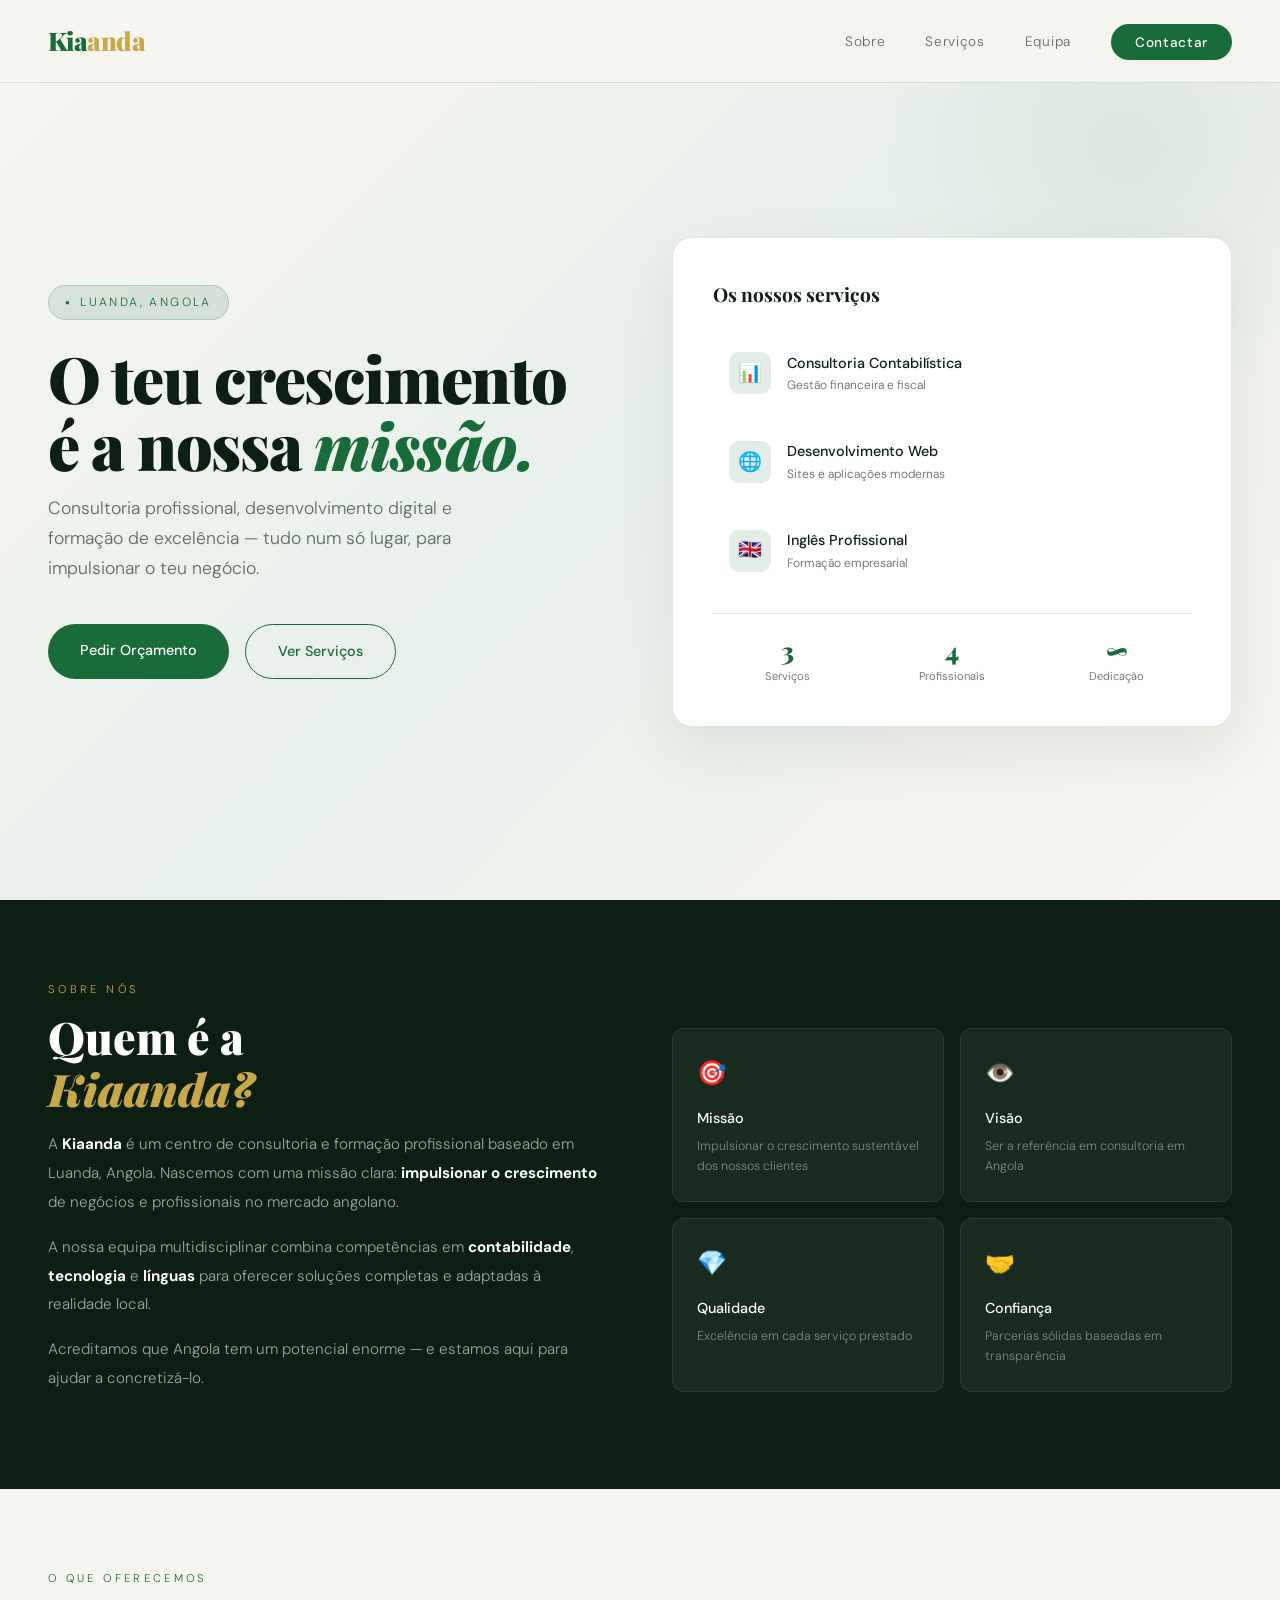
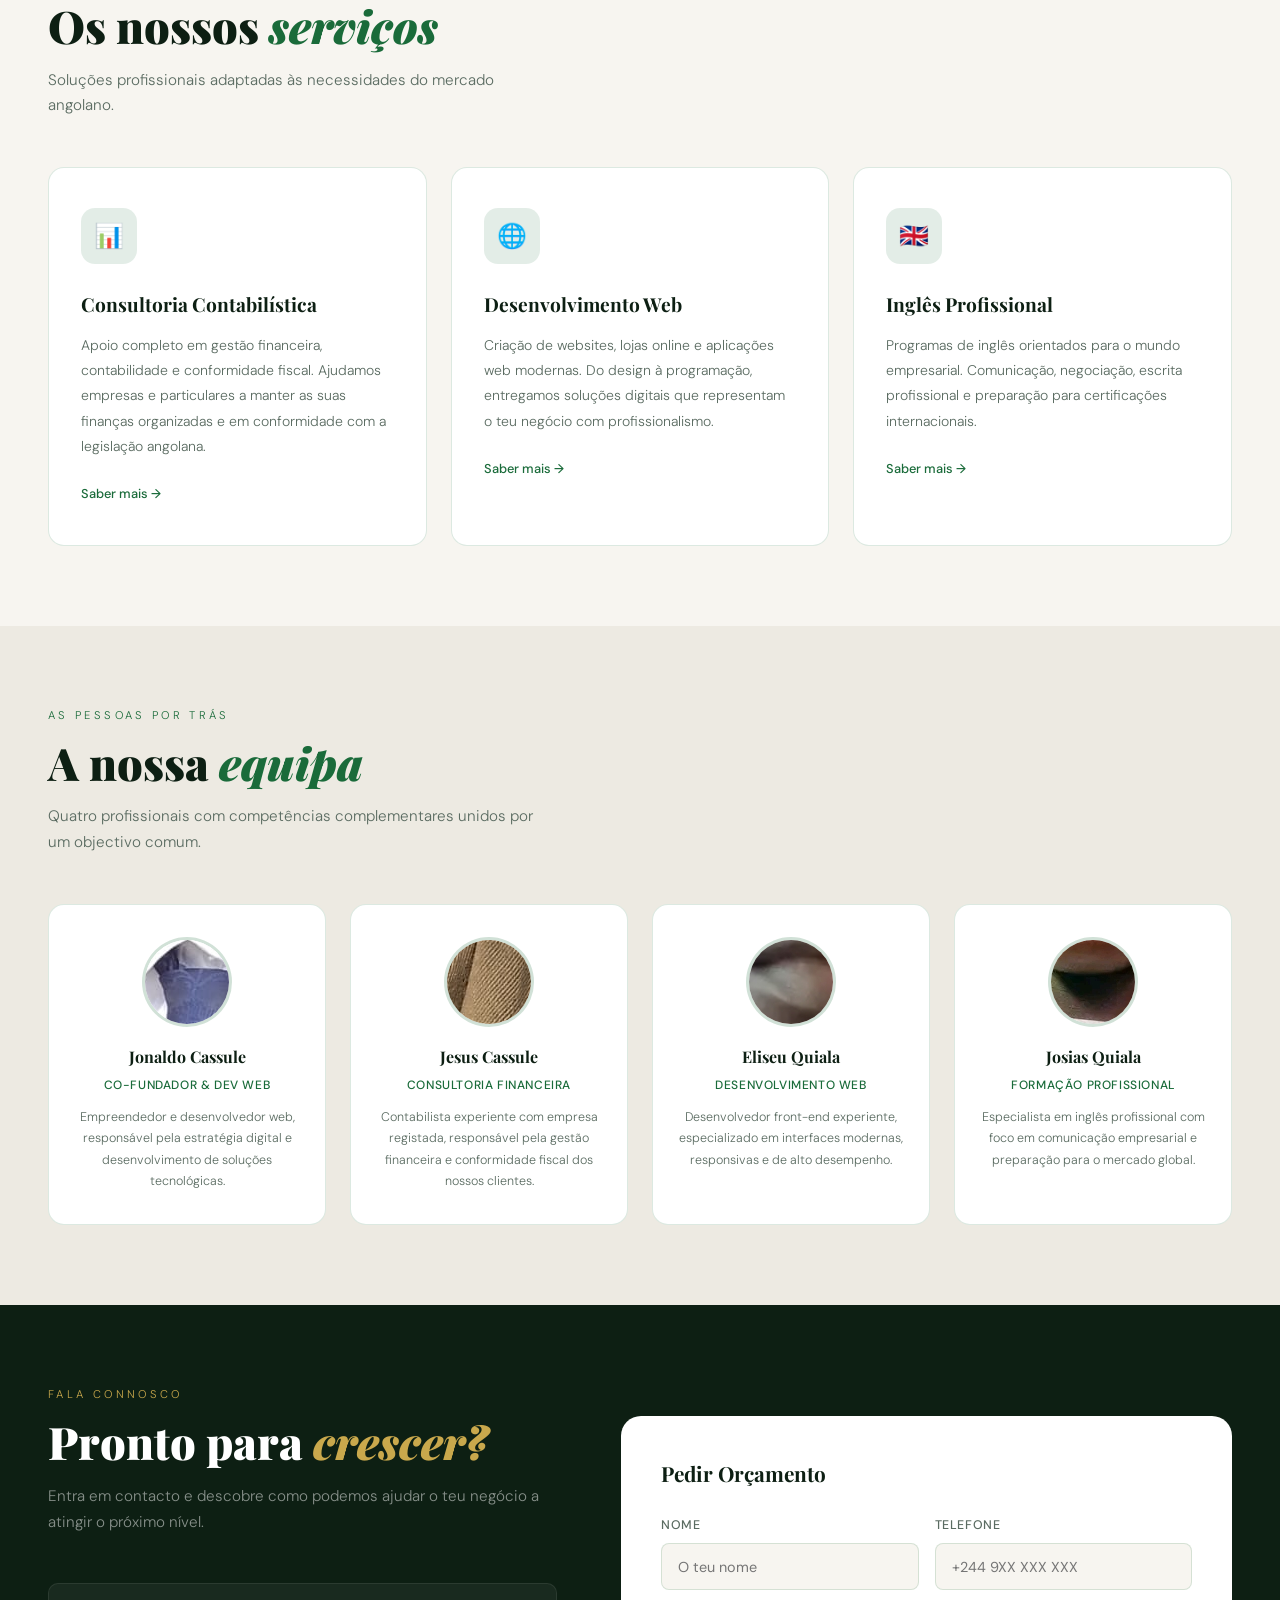
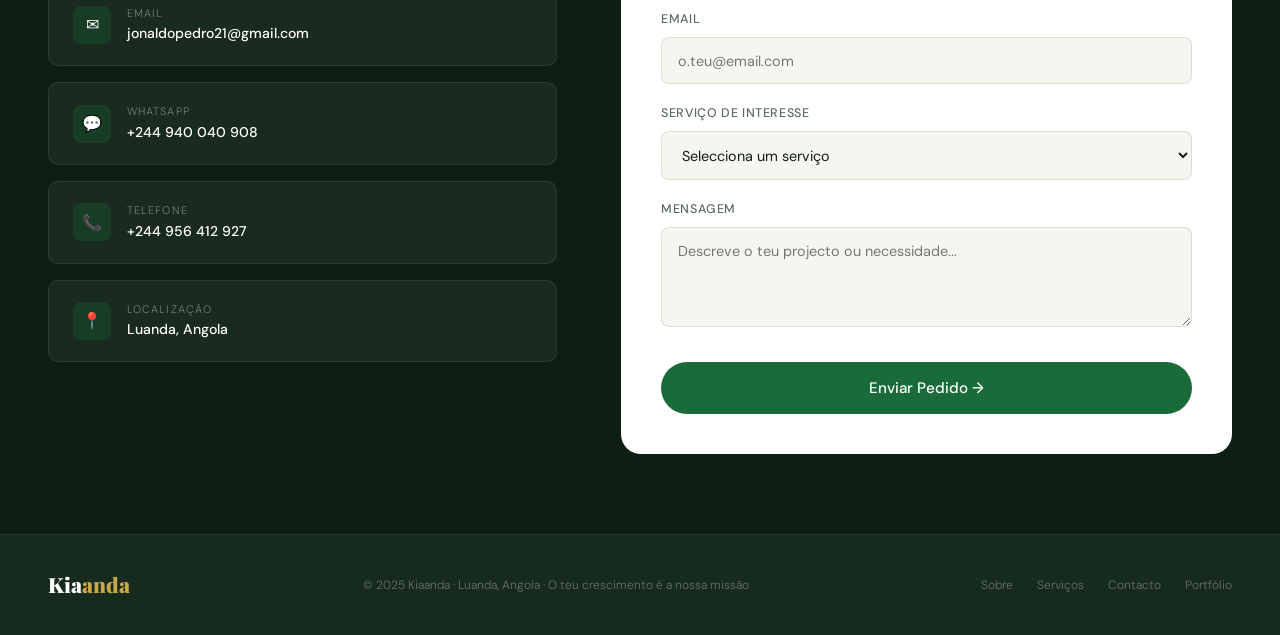
==== kiaanda.html @ b155b39b "Add files via upload" ====
<!DOCTYPE html>
<html lang="pt">
<head>
  <meta charset="UTF-8" />
  <meta name="viewport" content="width=device-width, initial-scale=1.0" />
  <title>Kiaanda — O teu crescimento é a nossa missão</title>
  <link href="https://fonts.googleapis.com/css2?family=Playfair+Display:ital,wght@0,400;0,700;0,900;1,400;1,700&family=DM+Sans:wght@300;400;500&display=swap" rel="stylesheet" />
  <style>
    :root {
      --green: #1a6b3a;
      --green-light: #2d9b57;
      --green-dim: rgba(26,107,58,0.12);
      --gold: #C9A84C;
      --gold-dim: rgba(201,168,76,0.15);
      --bg: #f7f5f0;
      --bg2: #edeae2;
      --dark: #0d1f13;
      --dark2: #162a1d;
      --text: #0d1f13;
      --text-muted: #5a6b61;
      --border: rgba(26,107,58,0.15);
      --white: #ffffff;
    }

    *, *::before, *::after { box-sizing: border-box; margin: 0; padding: 0; }
    html { scroll-behavior: smooth; }

    body {
      background: var(--bg);
      color: var(--text);
      font-family: 'DM Sans', sans-serif;
      font-weight: 300;
      line-height: 1.7;
      overflow-x: hidden;
    }

    /* ── NAVBAR ── */
    nav {
      position: fixed;
      top: 0; left: 0; right: 0;
      z-index: 100;
      display: flex;
      justify-content: space-between;
      align-items: center;
      padding: 1.2rem 3rem;
      background: rgba(247,245,240,0.92);
      backdrop-filter: blur(12px);
      border-bottom: 1px solid var(--border);
    }

    .nav-logo {
      font-family: 'Playfair Display', serif;
      font-size: 1.6rem;
      font-weight: 900;
      color: var(--green);
      letter-spacing: -0.02em;
    }

    .nav-logo span { color: var(--gold); }

    .nav-links {
      display: flex;
      gap: 2.5rem;
      list-style: none;
      align-items: center;
    }

    .nav-links a {
      color: var(--text-muted);
      text-decoration: none;
      font-size: 0.85rem;
      letter-spacing: 0.05em;
      transition: color 0.3s;
    }

    .nav-links a:hover { color: var(--green); }

    .nav-cta {
      background: var(--green) !important;
      color: white !important;
      padding: 0.6rem 1.5rem;
      border-radius: 100px;
      font-weight: 500 !important;
    }

    .nav-cta:hover { background: var(--green-light) !important; }

    /* ── HERO ── */
    #hero {
      min-height: 100vh;
      display: grid;
      grid-template-columns: 1fr 1fr;
      align-items: center;
      padding: 8rem 3rem 4rem;
      position: relative;
      overflow: hidden;
      gap: 4rem;
    }

    .hero-bg {
      position: absolute;
      inset: 0;
      background: linear-gradient(135deg, #f7f5f0 0%, #e8f0eb 50%, #f7f5f0 100%);
      z-index: 0;
    }

    .hero-circle {
      position: absolute;
      width: 500px; height: 500px;
      border-radius: 50%;
      background: radial-gradient(circle, rgba(26,107,58,0.08) 0%, transparent 70%);
      top: -100px; right: -100px;
      z-index: 0;
    }

    .hero-left { position: relative; z-index: 1; }

    .hero-badge {
      display: inline-flex;
      align-items: center;
      gap: 0.5rem;
      font-size: 0.75rem;
      letter-spacing: 0.2em;
      text-transform: uppercase;
      color: var(--green);
      background: var(--green-dim);
      border: 1px solid rgba(26,107,58,0.2);
      padding: 0.4rem 1rem;
      border-radius: 100px;
      margin-bottom: 1.5rem;
      animation: fadeUp 0.8s ease both;
    }

    .hero-badge::before { content: '●'; font-size: 0.5rem; }

    .hero-title {
      font-family: 'Playfair Display', serif;
      font-size: clamp(2.8rem, 5vw, 4.5rem);
      font-weight: 900;
      line-height: 1.05;
      letter-spacing: -0.02em;
      margin-bottom: 1rem;
      animation: fadeUp 0.9s 0.1s ease both;
    }

    .hero-title em {
      font-style: italic;
      color: var(--green);
    }

    .hero-sub {
      font-size: 1.1rem;
      color: var(--text-muted);
      margin-bottom: 2.5rem;
      max-width: 460px;
      animation: fadeUp 1s 0.2s ease both;
    }

    .hero-btns {
      display: flex;
      gap: 1rem;
      flex-wrap: wrap;
      animation: fadeUp 1.1s 0.3s ease both;
    }

    .btn-green {
      background: var(--green);
      color: white;
      padding: 0.9rem 2rem;
      border-radius: 100px;
      text-decoration: none;
      font-size: 0.9rem;
      font-weight: 500;
      transition: all 0.3s;
    }

    .btn-green:hover {
      background: var(--green-light);
      transform: translateY(-2px);
      box-shadow: 0 8px 24px rgba(26,107,58,0.3);
    }

    .btn-outline-green {
      border: 1.5px solid var(--green);
      color: var(--green);
      padding: 0.9rem 2rem;
      border-radius: 100px;
      text-decoration: none;
      font-size: 0.9rem;
      font-weight: 500;
      transition: all 0.3s;
    }

    .btn-outline-green:hover {
      background: var(--green-dim);
      transform: translateY(-2px);
    }

    .hero-right {
      position: relative;
      z-index: 1;
      animation: fadeUp 1s 0.2s ease both;
    }

    .hero-card {
      background: white;
      border-radius: 20px;
      padding: 2.5rem;
      box-shadow: 0 20px 60px rgba(0,0,0,0.08);
      border: 1px solid var(--border);
    }

    .hero-card-title {
      font-family: 'Playfair Display', serif;
      font-size: 1.2rem;
      font-weight: 700;
      margin-bottom: 1.5rem;
      color: var(--dark);
    }

    .service-item {
      display: flex;
      align-items: center;
      gap: 1rem;
      padding: 1rem;
      border-radius: 10px;
      margin-bottom: 0.75rem;
      transition: background 0.3s;
      cursor: default;
    }

    .service-item:hover { background: var(--green-dim); }

    .service-icon {
      width: 42px; height: 42px;
      background: var(--green-dim);
      border-radius: 10px;
      display: flex;
      align-items: center;
      justify-content: center;
      font-size: 1.2rem;
      flex-shrink: 0;
    }

    .service-name {
      font-weight: 500;
      font-size: 0.9rem;
      color: var(--dark);
    }

    .service-desc-small {
      font-size: 0.75rem;
      color: var(--text-muted);
    }

    .hero-stats {
      display: grid;
      grid-template-columns: repeat(3, 1fr);
      gap: 1rem;
      margin-top: 1.5rem;
      padding-top: 1.5rem;
      border-top: 1px solid var(--border);
    }

    .stat {
      text-align: center;
    }

    .stat-num {
      font-family: 'Playfair Display', serif;
      font-size: 1.6rem;
      font-weight: 900;
      color: var(--green);
      line-height: 1;
    }

    .stat-label {
      font-size: 0.7rem;
      color: var(--text-muted);
      margin-top: 0.2rem;
    }

    /* ── SECTION BASE ── */
    section { padding: 5rem 3rem; }

    .section-label {
      font-size: 0.7rem;
      letter-spacing: 0.3em;
      text-transform: uppercase;
      color: var(--green);
      margin-bottom: 0.75rem;
    }

    .section-title {
      font-family: 'Playfair Display', serif;
      font-size: clamp(2rem, 3.5vw, 2.8rem);
      font-weight: 900;
      line-height: 1.15;
      margin-bottom: 1rem;
    }

    .section-sub {
      color: var(--text-muted);
      font-size: 0.95rem;
      max-width: 500px;
      margin-bottom: 3rem;
    }

    /* ── SOBRE ── */
    #sobre {
      background: var(--dark);
      color: white;
    }

    #sobre .section-label { color: var(--gold); }
    #sobre .section-title { color: white; }
    #sobre .section-sub { color: rgba(255,255,255,0.5); }

    .sobre-grid {
      display: grid;
      grid-template-columns: 1fr 1fr;
      gap: 4rem;
      align-items: center;
    }

    .sobre-text p {
      color: rgba(255,255,255,0.6);
      margin-bottom: 1rem;
      font-size: 0.95rem;
      line-height: 1.9;
    }

    .sobre-text p strong { color: white; }

    .sobre-values {
      display: grid;
      grid-template-columns: 1fr 1fr;
      gap: 1rem;
    }

    .value-card {
      background: rgba(255,255,255,0.05);
      border: 1px solid rgba(255,255,255,0.08);
      border-radius: 12px;
      padding: 1.5rem;
      transition: all 0.3s;
    }

    .value-card:hover {
      background: rgba(26,107,58,0.2);
      border-color: rgba(26,107,58,0.4);
    }

    .value-icon { font-size: 1.5rem; margin-bottom: 0.75rem; }

    .value-title {
      font-weight: 500;
      font-size: 0.9rem;
      color: white;
      margin-bottom: 0.4rem;
    }

    .value-desc {
      font-size: 0.78rem;
      color: rgba(255,255,255,0.45);
      line-height: 1.6;
    }

    /* ── SERVIÇOS ── */
    #servicos { background: var(--bg); }

    .servicos-grid {
      display: grid;
      grid-template-columns: repeat(3, 1fr);
      gap: 1.5rem;
    }

    .servico-card {
      background: white;
      border: 1px solid var(--border);
      border-radius: 16px;
      padding: 2.5rem 2rem;
      transition: all 0.3s;
      position: relative;
      overflow: hidden;
    }

    .servico-card::before {
      content: '';
      position: absolute;
      top: 0; left: 0; right: 0;
      height: 3px;
      background: linear-gradient(90deg, var(--green), var(--green-light));
      transform: scaleX(0);
      transform-origin: left;
      transition: transform 0.4s;
    }

    .servico-card:hover::before { transform: scaleX(1); }

    .servico-card:hover {
      transform: translateY(-5px);
      box-shadow: 0 20px 40px rgba(26,107,58,0.1);
      border-color: rgba(26,107,58,0.3);
    }

    .servico-icon {
      width: 56px; height: 56px;
      background: var(--green-dim);
      border-radius: 14px;
      display: flex;
      align-items: center;
      justify-content: center;
      font-size: 1.5rem;
      margin-bottom: 1.5rem;
    }

    .servico-title {
      font-family: 'Playfair Display', serif;
      font-size: 1.2rem;
      font-weight: 700;
      margin-bottom: 0.75rem;
      color: var(--dark);
    }

    .servico-desc {
      font-size: 0.875rem;
      color: var(--text-muted);
      line-height: 1.8;
      margin-bottom: 1.5rem;
    }

    .servico-link {
      font-size: 0.8rem;
      color: var(--green);
      font-weight: 500;
      text-decoration: none;
      display: flex;
      align-items: center;
      gap: 0.4rem;
      transition: gap 0.3s;
    }

    .servico-link:hover { gap: 0.8rem; }

    /* ── EQUIPA ── */
    #equipa { background: var(--bg2); }

    .equipa-grid {
      display: grid;
      grid-template-columns: repeat(4, 1fr);
      gap: 1.5rem;
    }

    .membro-card {
      background: white;
      border-radius: 16px;
      padding: 2rem 1.5rem;
      text-align: center;
      border: 1px solid var(--border);
      transition: all 0.3s;
    }

    .membro-card:hover {
      transform: translateY(-4px);
      box-shadow: 0 16px 40px rgba(0,0,0,0.08);
    }

    .membro-avatar {
      width: 90px; height: 90px;
      border-radius: 50%;
      background: linear-gradient(135deg, var(--green), var(--green-light));
      display: flex;
      align-items: center;
      justify-content: center;
      font-family: 'Playfair Display', serif;
      font-size: 1.4rem;
      font-weight: 700;
      color: white;
      margin: 0 auto 1rem;
      overflow: hidden;
      border: 3px solid rgba(26,107,58,0.2);
    }

    .membro-name {
      font-family: 'Playfair Display', serif;
      font-size: 1rem;
      font-weight: 700;
      margin-bottom: 0.3rem;
    }

    .membro-role {
      font-size: 0.75rem;
      color: var(--green);
      font-weight: 500;
      letter-spacing: 0.05em;
      text-transform: uppercase;
      margin-bottom: 0.75rem;
    }

    .membro-desc {
      font-size: 0.78rem;
      color: var(--text-muted);
      line-height: 1.7;
    }

    /* ── CONTACTO ── */
    #contacto { background: var(--dark); }

    #contacto .section-label { color: var(--gold); }
    #contacto .section-title { color: white; }
    #contacto .section-sub { color: rgba(255,255,255,0.5); }

    .contacto-grid {
      display: grid;
      grid-template-columns: 1fr 1.2fr;
      gap: 4rem;
      align-items: start;
    }

    .contacto-info { color: white; }

    .contacto-item {
      display: flex;
      align-items: center;
      gap: 1rem;
      padding: 1.2rem 1.5rem;
      background: rgba(255,255,255,0.05);
      border: 1px solid rgba(255,255,255,0.08);
      border-radius: 10px;
      margin-bottom: 1rem;
      text-decoration: none;
      color: white;
      transition: all 0.3s;
    }

    .contacto-item:hover {
      background: rgba(26,107,58,0.2);
      border-color: rgba(26,107,58,0.4);
      transform: translateX(5px);
    }

    .contacto-icon {
      width: 38px; height: 38px;
      background: rgba(26,107,58,0.3);
      border-radius: 8px;
      display: flex;
      align-items: center;
      justify-content: center;
      font-size: 1rem;
      flex-shrink: 0;
    }

    .contacto-label {
      font-size: 0.68rem;
      color: rgba(255,255,255,0.4);
      letter-spacing: 0.1em;
      text-transform: uppercase;
    }

    .contacto-value { font-size: 0.88rem; font-weight: 500; }

    /* ── FORM ── */
    .form-card {
      background: white;
      border-radius: 20px;
      padding: 2.5rem;
    }

    .form-title {
      font-family: 'Playfair Display', serif;
      font-size: 1.3rem;
      font-weight: 700;
      margin-bottom: 1.5rem;
      color: var(--dark);
    }

    .form-group {
      margin-bottom: 1.2rem;
    }

    .form-group label {
      display: block;
      font-size: 0.78rem;
      font-weight: 500;
      color: var(--text-muted);
      letter-spacing: 0.05em;
      margin-bottom: 0.4rem;
      text-transform: uppercase;
    }

    .form-group input,
    .form-group select,
    .form-group textarea {
      width: 100%;
      padding: 0.85rem 1rem;
      border: 1.5px solid var(--border);
      border-radius: 8px;
      font-family: 'DM Sans', sans-serif;
      font-size: 0.9rem;
      color: var(--dark);
      background: var(--bg);
      transition: border-color 0.3s;
      outline: none;
    }

    .form-group input:focus,
    .form-group select:focus,
    .form-group textarea:focus {
      border-color: var(--green);
      background: white;
    }

    .form-group textarea { resize: vertical; min-height: 100px; }

    .form-row {
      display: grid;
      grid-template-columns: 1fr 1fr;
      gap: 1rem;
    }

    .btn-submit {
      width: 100%;
      background: var(--green);
      color: white;
      padding: 1rem;
      border: none;
      border-radius: 100px;
      font-family: 'DM Sans', sans-serif;
      font-size: 0.95rem;
      font-weight: 500;
      cursor: pointer;
      transition: all 0.3s;
      margin-top: 0.5rem;
    }

    .btn-submit:hover {
      background: var(--green-light);
      transform: translateY(-2px);
      box-shadow: 0 8px 24px rgba(26,107,58,0.3);
    }

    .form-success {
      display: none;
      text-align: center;
      padding: 2rem;
      color: var(--green);
    }

    .form-success .check { font-size: 3rem; margin-bottom: 1rem; }
    .form-success h3 { font-family: 'Playfair Display', serif; margin-bottom: 0.5rem; }
    .form-success p { font-size: 0.85rem; color: var(--text-muted); }

    /* ── FOOTER ── */
    footer {
      background: var(--dark2);
      padding: 2rem 3rem;
      display: flex;
      justify-content: space-between;
      align-items: center;
      border-top: 1px solid rgba(255,255,255,0.06);
    }

    .footer-logo {
      font-family: 'Playfair Display', serif;
      font-size: 1.3rem;
      font-weight: 900;
      color: white;
    }

    .footer-logo span { color: var(--gold); }

    footer p {
      font-size: 0.75rem;
      color: rgba(255,255,255,0.35);
    }

    .footer-links {
      display: flex;
      gap: 1.5rem;
    }

    .footer-links a {
      font-size: 0.75rem;
      color: rgba(255,255,255,0.35);
      text-decoration: none;
      transition: color 0.3s;
    }

    .footer-links a:hover { color: var(--green-light); }

    /* ── ANIMATIONS ── */
    @keyframes fadeUp {
      from { opacity: 0; transform: translateY(20px); }
      to   { opacity: 1; transform: translateY(0); }
    }

    .reveal {
      opacity: 0;
      transform: translateY(24px);
      transition: opacity 0.7s ease, transform 0.7s ease;
    }

    .reveal.visible { opacity: 1; transform: translateY(0); }

    /* ── RESPONSIVE ── */
    @media (max-width: 900px) {
      nav { padding: 1rem 1.5rem; }
      .nav-links { gap: 1rem; }
      section { padding: 3.5rem 1.5rem; }
      #hero { grid-template-columns: 1fr; padding: 7rem 1.5rem 3rem; gap: 2rem; }
      .hero-right { display: none; }
      .sobre-grid, .contacto-grid { grid-template-columns: 1fr; gap: 2rem; }
      .servicos-grid { grid-template-columns: 1fr; }
      .equipa-grid { grid-template-columns: 1fr 1fr; }
      .form-row { grid-template-columns: 1fr; }
      footer { flex-direction: column; gap: 1rem; text-align: center; }
    }
  </style>
</head>
<body>

  <!-- NAVBAR -->
  <nav>
    <div class="nav-logo">Kia<span>anda</span></div>
    <ul class="nav-links">
      <li><a href="#sobre">Sobre</a></li>
      <li><a href="#servicos">Serviços</a></li>
      <li><a href="#equipa">Equipa</a></li>
      <li><a href="#contacto" class="nav-cta">Contactar</a></li>
    </ul>
  </nav>

  <!-- HERO -->
  <section id="hero">
    <div class="hero-bg"></div>
    <div class="hero-circle"></div>
    <div class="hero-left">
      <div class="hero-badge">Luanda, Angola</div>
      <h1 class="hero-title">O teu crescimento<br />é a nossa <em>missão.</em></h1>
      <p class="hero-sub">Consultoria profissional, desenvolvimento digital e formação de excelência — tudo num só lugar, para impulsionar o teu negócio.</p>
      <div class="hero-btns">
        <a href="#contacto" class="btn-green">Pedir Orçamento</a>
        <a href="#servicos" class="btn-outline-green">Ver Serviços</a>
      </div>
    </div>
    <div class="hero-right">
      <div class="hero-card">
        <div class="hero-card-title">Os nossos serviços</div>
        <div class="service-item">
          <div class="service-icon">📊</div>
          <div>
            <div class="service-name">Consultoria Contabilística</div>
            <div class="service-desc-small">Gestão financeira e fiscal</div>
          </div>
        </div>
        <div class="service-item">
          <div class="service-icon">🌐</div>
          <div>
            <div class="service-name">Desenvolvimento Web</div>
            <div class="service-desc-small">Sites e aplicações modernas</div>
          </div>
        </div>
        <div class="service-item">
          <div class="service-icon">🇬🇧</div>
          <div>
            <div class="service-name">Inglês Profissional</div>
            <div class="service-desc-small">Formação empresarial</div>
          </div>
        </div>
        <div class="hero-stats">
          <div class="stat">
            <div class="stat-num">3</div>
            <div class="stat-label">Serviços</div>
          </div>
          <div class="stat">
            <div class="stat-num">4</div>
            <div class="stat-label">Profissionais</div>
          </div>
          <div class="stat">
            <div class="stat-num">∞</div>
            <div class="stat-label">Dedicação</div>
          </div>
        </div>
      </div>
    </div>
  </section>

  <!-- SOBRE -->
  <section id="sobre">
    <div class="section-label reveal">Sobre Nós</div>
    <div class="sobre-grid">
      <div class="sobre-text reveal">
        <h2 class="section-title" style="color:white">Quem é a<br /><em style="color:var(--gold)">Kiaanda?</em></h2>
        <p>A <strong>Kiaanda</strong> é um centro de consultoria e formação profissional baseado em Luanda, Angola. Nascemos com uma missão clara: <strong>impulsionar o crescimento</strong> de negócios e profissionais no mercado angolano.</p>
        <p>A nossa equipa multidisciplinar combina competências em <strong>contabilidade</strong>, <strong>tecnologia</strong> e <strong>línguas</strong> para oferecer soluções completas e adaptadas à realidade local.</p>
        <p>Acreditamos que Angola tem um potencial enorme — e estamos aqui para ajudar a concretizá-lo.</p>
      </div>
      <div class="sobre-values reveal" style="transition-delay:0.15s">
        <div class="value-card">
          <div class="value-icon">🎯</div>
          <div class="value-title">Missão</div>
          <div class="value-desc">Impulsionar o crescimento sustentável dos nossos clientes</div>
        </div>
        <div class="value-card">
          <div class="value-icon">👁️</div>
          <div class="value-title">Visão</div>
          <div class="value-desc">Ser a referência em consultoria em Angola</div>
        </div>
        <div class="value-card">
          <div class="value-icon">💎</div>
          <div class="value-title">Qualidade</div>
          <div class="value-desc">Excelência em cada serviço prestado</div>
        </div>
        <div class="value-card">
          <div class="value-icon">🤝</div>
          <div class="value-title">Confiança</div>
          <div class="value-desc">Parcerias sólidas baseadas em transparência</div>
        </div>
      </div>
    </div>
  </section>

  <!-- SERVIÇOS -->
  <section id="servicos">
    <div class="section-label reveal">O que oferecemos</div>
    <h2 class="section-title reveal">Os nossos <em style="color:var(--green)">serviços</em></h2>
    <p class="section-sub reveal">Soluções profissionais adaptadas às necessidades do mercado angolano.</p>
    <div class="servicos-grid">
      <div class="servico-card reveal">
        <div class="servico-icon">📊</div>
        <div class="servico-title">Consultoria Contabilística</div>
        <p class="servico-desc">Apoio completo em gestão financeira, contabilidade e conformidade fiscal. Ajudamos empresas e particulares a manter as suas finanças organizadas e em conformidade com a legislação angolana.</p>
        <a href="#contacto" class="servico-link">Saber mais →</a>
      </div>
      <div class="servico-card reveal" style="transition-delay:0.1s">
        <div class="servico-icon">🌐</div>
        <div class="servico-title">Desenvolvimento Web</div>
        <p class="servico-desc">Criação de websites, lojas online e aplicações web modernas. Do design à programação, entregamos soluções digitais que representam o teu negócio com profissionalismo.</p>
        <a href="#contacto" class="servico-link">Saber mais →</a>
      </div>
      <div class="servico-card reveal" style="transition-delay:0.2s">
        <div class="servico-icon">🇬🇧</div>
        <div class="servico-title">Inglês Profissional</div>
        <p class="servico-desc">Programas de inglês orientados para o mundo empresarial. Comunicação, negociação, escrita profissional e preparação para certificações internacionais.</p>
        <a href="#contacto" class="servico-link">Saber mais →</a>
      </div>
    </div>
  </section>

  <!-- EQUIPA -->
  <section id="equipa">
    <div class="section-label reveal">As pessoas por trás</div>
    <h2 class="section-title reveal">A nossa <em style="color:var(--green)">equipa</em></h2>
    <p class="section-sub reveal">Quatro profissionais com competências complementares unidos por um objectivo comum.</p>
    <div class="equipa-grid">
      <div class="membro-card reveal">
        <div class="membro-avatar"><img src="foto-jonaldo.jpg" alt="Jonaldo Cassule"/></div>
        <div class="membro-name">Jonaldo Cassule</div>
        <div class="membro-role">Co-fundador & Dev Web</div>
        <p class="membro-desc">Empreendedor e desenvolvedor web, responsável pela estratégia digital e desenvolvimento de soluções tecnológicas.</p>
      </div>
      <div class="membro-card reveal" style="transition-delay:0.1s">
        <div class="membro-avatar"><img src="foto-jesus.jpg" alt="Jesus Cassule"/></div>
        <div class="membro-name">Jesus Cassule</div>
        <div class="membro-role">Consultoria Financeira</div>
        <p class="membro-desc">Contabilista experiente com empresa registada, responsável pela gestão financeira e conformidade fiscal dos nossos clientes.</p>
      </div>
      <div class="membro-card reveal" style="transition-delay:0.2s">
        <div class="membro-avatar"><img src="foto-eliseu.jpg" alt="Eliseu Quiala"/></div>
        <div class="membro-name">Eliseu Quiala</div>
        <div class="membro-role">Desenvolvimento Web</div>
        <p class="membro-desc">Desenvolvedor front-end experiente, especializado em interfaces modernas, responsivas e de alto desempenho.</p>
      </div>
      <div class="membro-card reveal" style="transition-delay:0.3s">
        <div class="membro-avatar"><img src="foto-josias.jpg" alt="Josias Quiala"/></div>
        <div class="membro-name">Josias Quiala</div>
        <div class="membro-role">Formação Profissional</div>
        <p class="membro-desc">Especialista em inglês profissional com foco em comunicação empresarial e preparação para o mercado global.</p>
      </div>
    </div>
  </section>

  <!-- CONTACTO -->
  <section id="contacto">
    <div class="section-label reveal">Fala connosco</div>
    <div class="contacto-grid">
      <div class="contacto-info reveal">
        <h2 class="section-title">Pronto para <em style="color:var(--gold)">crescer?</em></h2>
        <p class="section-sub">Entra em contacto e descobre como podemos ajudar o teu negócio a atingir o próximo nível.</p>
        <a href="mailto:jonaldopedro21@gmail.com" class="contacto-item">
          <div class="contacto-icon">✉</div>
          <div>
            <div class="contacto-label">Email</div>
            <div class="contacto-value">jonaldopedro21@gmail.com</div>
          </div>
        </a>
        <a href="https://wa.me/244940040908" target="_blank" class="contacto-item">
          <div class="contacto-icon">💬</div>
          <div>
            <div class="contacto-label">WhatsApp</div>
            <div class="contacto-value">+244 940 040 908</div>
          </div>
        </a>
        <a href="https://wa.me/244956412927" target="_blank" class="contacto-item">
          <div class="contacto-icon">📞</div>
          <div>
            <div class="contacto-label">Telefone</div>
            <div class="contacto-value">+244 956 412 927</div>
          </div>
        </a>
        <div class="contacto-item" style="cursor:default">
          <div class="contacto-icon">📍</div>
          <div>
            <div class="contacto-label">Localização</div>
            <div class="contacto-value">Luanda, Angola</div>
          </div>
        </div>
      </div>
      <div class="reveal" style="transition-delay:0.15s">
        <div class="form-card">
          <div class="form-title">Pedir Orçamento</div>
          <div id="form-content">
            <div class="form-row">
              <div class="form-group">
                <label>Nome</label>
                <input type="text" id="nome" placeholder="O teu nome" />
              </div>
              <div class="form-group">
                <label>Telefone</label>
                <input type="tel" id="telefone" placeholder="+244 9XX XXX XXX" />
              </div>
            </div>
            <div class="form-group">
              <label>Email</label>
              <input type="email" id="email" placeholder="o.teu@email.com" />
            </div>
            <div class="form-group">
              <label>Serviço de interesse</label>
              <select id="servico">
                <option value="">Selecciona um serviço</option>
                <option>Consultoria Contabilística</option>
                <option>Desenvolvimento Web</option>
                <option>Inglês Profissional</option>
                <option>Outro</option>
              </select>
            </div>
            <div class="form-group">
              <label>Mensagem</label>
              <textarea id="mensagem" placeholder="Descreve o teu projecto ou necessidade..."></textarea>
            </div>
            <button class="btn-submit" onclick="submitForm()">Enviar Pedido →</button>
          </div>
          <div class="form-success" id="form-success">
            <div class="check">✅</div>
            <h3>Mensagem enviada!</h3>
            <p>Obrigado pelo contacto. Responderemos em breve.</p>
          </div>
        </div>
      </div>
    </div>
  </section>

  <!-- FOOTER -->
  <footer>
    <div class="footer-logo">Kia<span>anda</span></div>
    <p>© 2025 Kiaanda · Luanda, Angola · O teu crescimento é a nossa missão</p>
    <div class="footer-links">
      <a href="#sobre">Sobre</a>
      <a href="#servicos">Serviços</a>
      <a href="#contacto">Contacto</a>
      <a href="https://jonaldocassule.github.io" target="_blank">Portfólio</a>
    </div>
  </footer>

  <script>
    // Scroll reveal
    const reveals = document.querySelectorAll('.reveal');
    const observer = new IntersectionObserver((entries) => {
      entries.forEach(e => {
        if (e.isIntersecting) {
          e.target.classList.add('visible');
          observer.unobserve(e.target);
        }
      });
    }, { threshold: 0.1 });
    reveals.forEach(el => observer.observe(el));

    // Form submit
    function submitForm() {
      const nome = document.getElementById('nome').value;
      const email = document.getElementById('email').value;
      const servico = document.getElementById('servico').value;

      if (!nome || !email || !servico) {
        alert('Por favor preenche os campos obrigatórios: Nome, Email e Serviço.');
        return;
      }

      document.getElementById('form-content').style.display = 'none';
      document.getElementById('form-success').style.display = 'block';
    }
  </script>
</body>
</html>
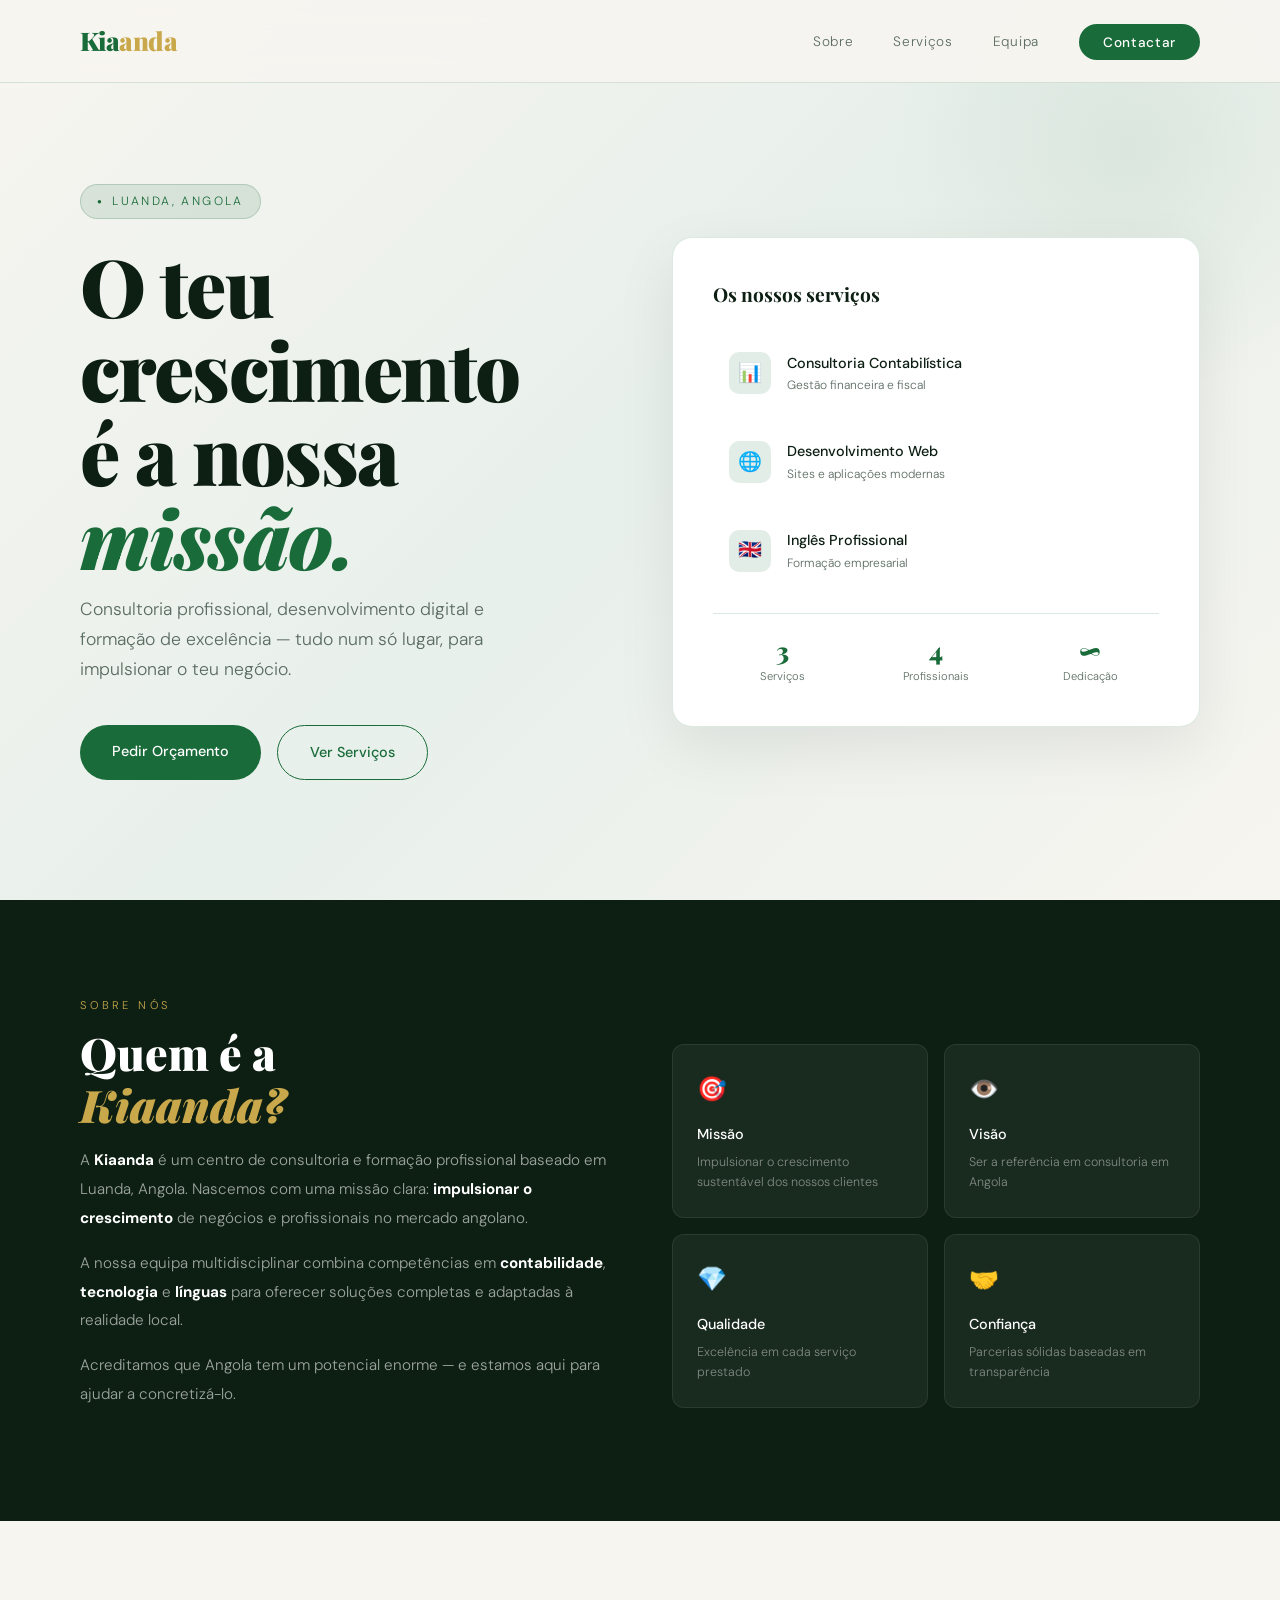
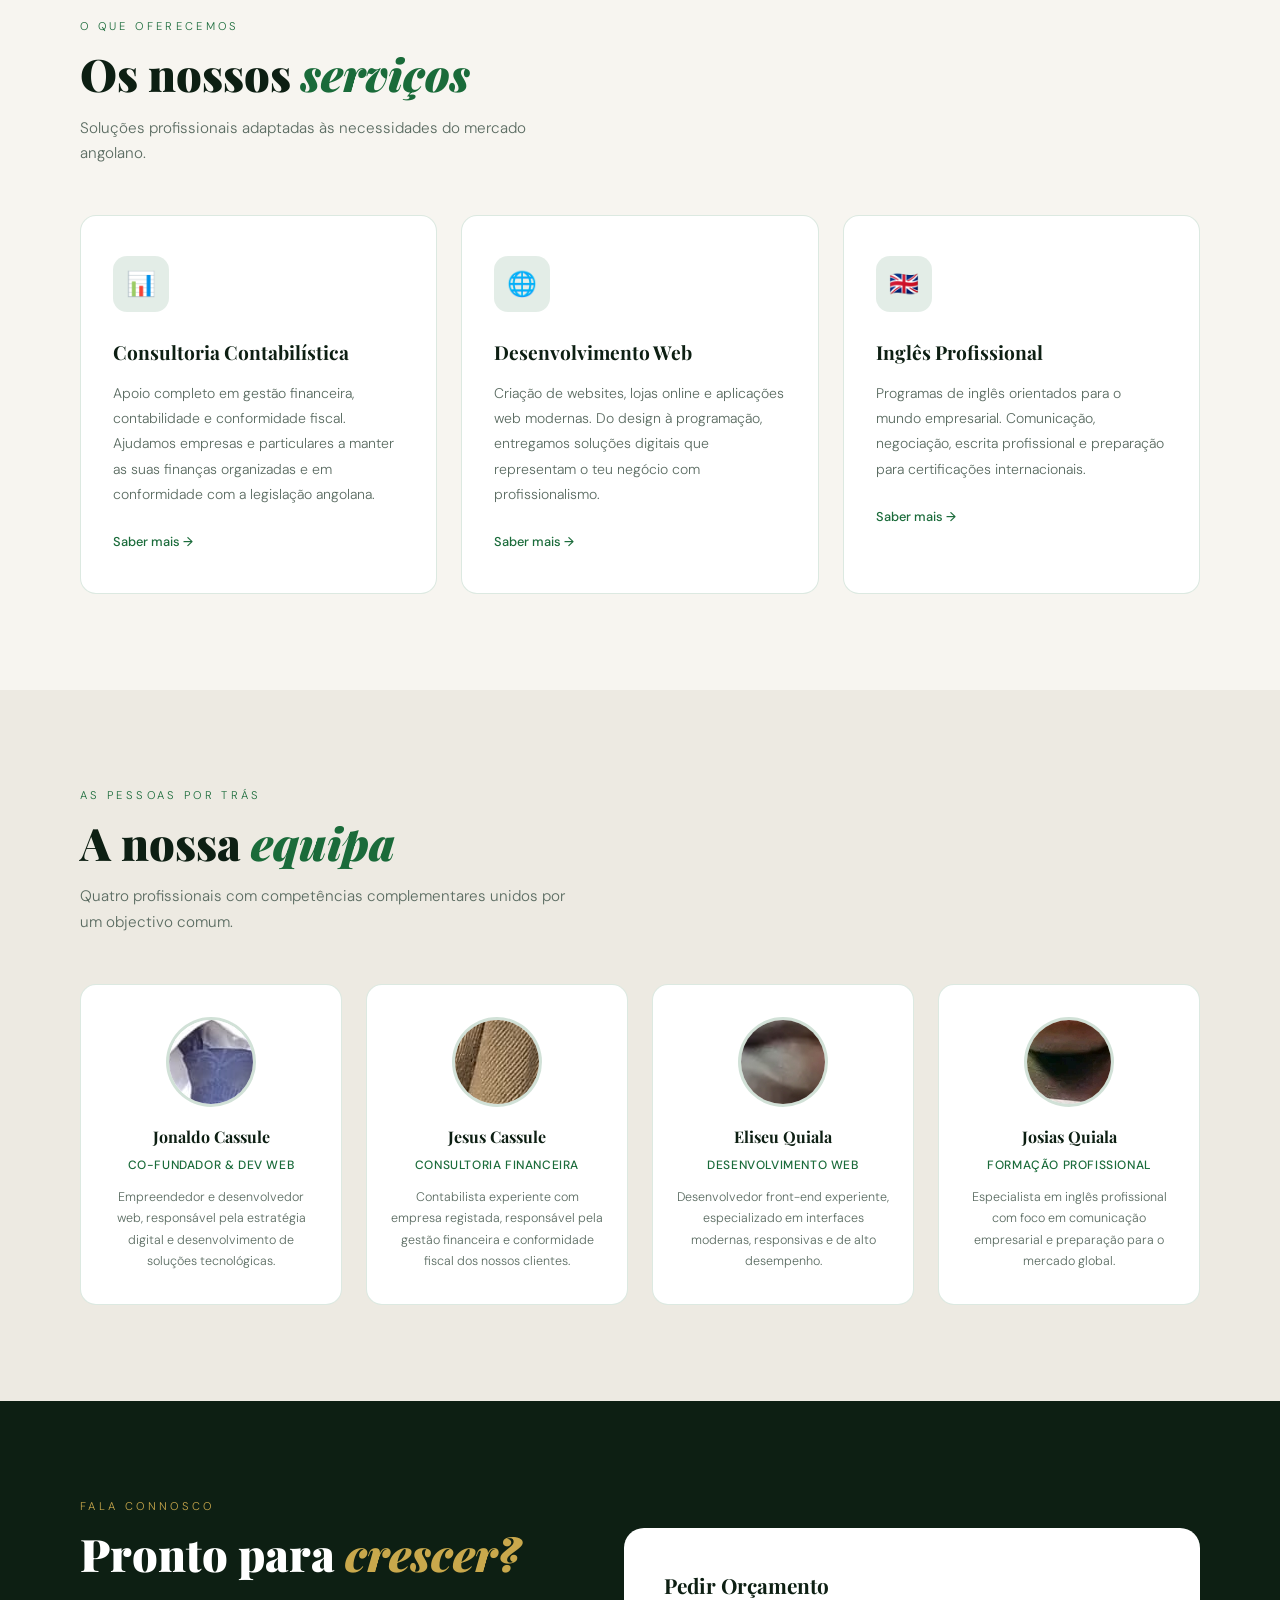
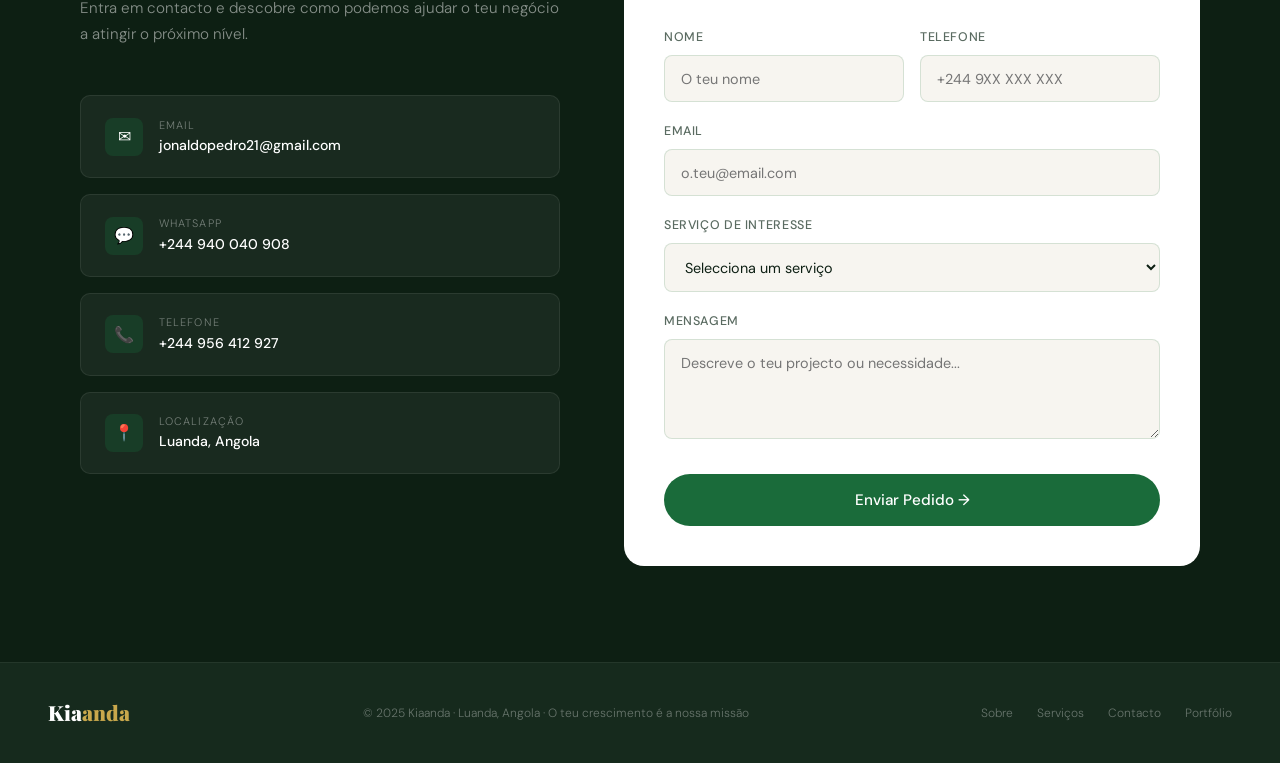
==== commit c1242fef: "Rename kiaanda-2.html to kiaanda.html" ====
--- a/kiaanda.html
+++ b/kiaanda.html
@@ -48,6 +48,29 @@
       border-bottom: 1px solid var(--border);
     }
 
+    .hamburger {
+      display: none;
+      flex-direction: column;
+      gap: 5px;
+      cursor: pointer;
+      padding: 4px;
+      background: none;
+      border: none;
+    }
+
+    .hamburger span {
+      display: block;
+      width: 24px;
+      height: 2px;
+      background: var(--green);
+      border-radius: 2px;
+      transition: all 0.3s;
+    }
+
+    .nav-mobile-open .nav-links {
+      display: flex !important;
+    }
+
     .nav-logo {
       font-family: 'Playfair Display', serif;
       font-size: 1.6rem;
@@ -704,17 +727,60 @@
     .reveal.visible { opacity: 1; transform: translateY(0); }
 
     /* ── RESPONSIVE ── */
-    @media (max-width: 900px) {
-      nav { padding: 1rem 1.5rem; }
-      .nav-links { gap: 1rem; }
-      section { padding: 3.5rem 1.5rem; }
-      #hero { grid-template-columns: 1fr; padding: 7rem 1.5rem 3rem; gap: 2rem; }
+    /* ── DESKTOP ── */
+    @media (min-width: 1200px) {
+      nav { padding: 1.2rem 5rem; }
+      section { padding: 6rem 5rem; }
+      #hero { padding: 9rem 5rem 5rem; }
+      .hero-title { font-size: 5rem; }
+    }
+
+    /* ── TABLET ── */
+    @media (max-width: 1024px) {
+      .equipa-grid { grid-template-columns: 1fr 1fr; }
+      .servicos-grid { grid-template-columns: 1fr 1fr; }
+    }
+
+    /* ── MOBILE ── */
+    @media (max-width: 768px) {
+      nav { padding: 1rem 1.25rem; }
+
+      .hamburger { display: flex; }
+
+      .nav-links {
+        display: none;
+        position: fixed;
+        top: 60px; left: 0; right: 0;
+        background: rgba(247,245,240,0.98);
+        backdrop-filter: blur(12px);
+        flex-direction: column;
+        padding: 1.5rem;
+        gap: 1rem;
+        border-bottom: 1px solid var(--border);
+        z-index: 99;
+      }
+
+      .nav-links li { width: 100%; }
+      .nav-links a { font-size: 1rem; display: block; padding: 0.5rem 0; }
+      .nav-cta { text-align: center; border-radius: 8px; }
+
+      section { padding: 3.5rem 1.25rem; }
+      #hero { grid-template-columns: 1fr; padding: 6rem 1.25rem 3rem; gap: 2rem; }
       .hero-right { display: none; }
       .sobre-grid, .contacto-grid { grid-template-columns: 1fr; gap: 2rem; }
       .servicos-grid { grid-template-columns: 1fr; }
-      .equipa-grid { grid-template-columns: 1fr 1fr; }
+      .equipa-grid { grid-template-columns: 1fr 1fr; gap: 1rem; }
+      .membro-card { padding: 1.5rem 1rem; }
+      .membro-avatar { width: 80px; height: 80px; }
       .form-row { grid-template-columns: 1fr; }
-      footer { flex-direction: column; gap: 1rem; text-align: center; }
+      footer { flex-direction: column; gap: 1rem; text-align: center; padding: 1.5rem; }
+      .footer-links { justify-content: center; flex-wrap: wrap; }
+      .sobre-values { grid-template-columns: 1fr 1fr; }
+    }
+
+    @media (max-width: 400px) {
+      .equipa-grid { grid-template-columns: 1fr; }
+      .sobre-values { grid-template-columns: 1fr; }
     }
   </style>
 </head>
@@ -723,7 +789,12 @@
   <!-- NAVBAR -->
   <nav>
     <div class="nav-logo">Kia<span>anda</span></div>
-    <ul class="nav-links">
+    <button class="hamburger" onclick="toggleMenu()" aria-label="Menu">
+      <span></span>
+      <span></span>
+      <span></span>
+    </button>
+    <ul class="nav-links" id="nav-links">
       <li><a href="#sobre">Sobre</a></li>
       <li><a href="#servicos">Serviços</a></li>
       <li><a href="#equipa">Equipa</a></li>
@@ -920,24 +991,24 @@
       <div class="reveal" style="transition-delay:0.15s">
         <div class="form-card">
           <div class="form-title">Pedir Orçamento</div>
-          <div id="form-content">
+          <form id="form-content" action="https://formspree.io/f/xykvpako" method="POST">
             <div class="form-row">
               <div class="form-group">
                 <label>Nome</label>
-                <input type="text" id="nome" placeholder="O teu nome" />
+                <input type="text" name="nome" placeholder="O teu nome" required />
               </div>
               <div class="form-group">
                 <label>Telefone</label>
-                <input type="tel" id="telefone" placeholder="+244 9XX XXX XXX" />
+                <input type="tel" name="telefone" placeholder="+244 9XX XXX XXX" />
               </div>
             </div>
             <div class="form-group">
               <label>Email</label>
-              <input type="email" id="email" placeholder="o.teu@email.com" />
+              <input type="email" name="email" placeholder="o.teu@email.com" required />
             </div>
             <div class="form-group">
               <label>Serviço de interesse</label>
-              <select id="servico">
+              <select name="servico" required>
                 <option value="">Selecciona um serviço</option>
                 <option>Consultoria Contabilística</option>
                 <option>Desenvolvimento Web</option>
@@ -947,15 +1018,10 @@
             </div>
             <div class="form-group">
               <label>Mensagem</label>
-              <textarea id="mensagem" placeholder="Descreve o teu projecto ou necessidade..."></textarea>
+              <textarea name="mensagem" placeholder="Descreve o teu projecto ou necessidade..."></textarea>
             </div>
-            <button class="btn-submit" onclick="submitForm()">Enviar Pedido →</button>
-          </div>
-          <div class="form-success" id="form-success">
-            <div class="check">✅</div>
-            <h3>Mensagem enviada!</h3>
-            <p>Obrigado pelo contacto. Responderemos em breve.</p>
-          </div>
+            <button type="submit" class="btn-submit">Enviar Pedido →</button>
+          </form>
         </div>
       </div>
     </div>
@@ -974,6 +1040,22 @@
   </footer>
 
   <script>
+    // Hamburger menu
+    function toggleMenu() {
+      const nav = document.querySelector('nav');
+      const links = document.getElementById('nav-links');
+      nav.classList.toggle('nav-mobile-open');
+      links.style.display = links.style.display === 'flex' ? 'none' : 'flex';
+    }
+
+    // Close menu when link clicked
+    document.querySelectorAll('.nav-links a').forEach(a => {
+      a.addEventListener('click', () => {
+        document.getElementById('nav-links').style.display = 'none';
+        document.querySelector('nav').classList.remove('nav-mobile-open');
+      });
+    });
+
     // Scroll reveal
     const reveals = document.querySelectorAll('.reveal');
     const observer = new IntersectionObserver((entries) => {
@@ -986,20 +1068,7 @@
     }, { threshold: 0.1 });
     reveals.forEach(el => observer.observe(el));
 
-    // Form submit
-    function submitForm() {
-      const nome = document.getElementById('nome').value;
-      const email = document.getElementById('email').value;
-      const servico = document.getElementById('servico').value;
-
-      if (!nome || !email || !servico) {
-        alert('Por favor preenche os campos obrigatórios: Nome, Email e Serviço.');
-        return;
-      }
-
-      document.getElementById('form-content').style.display = 'none';
-      document.getElementById('form-success').style.display = 'block';
-    }
+
   </script>
 </body>
 </html>
